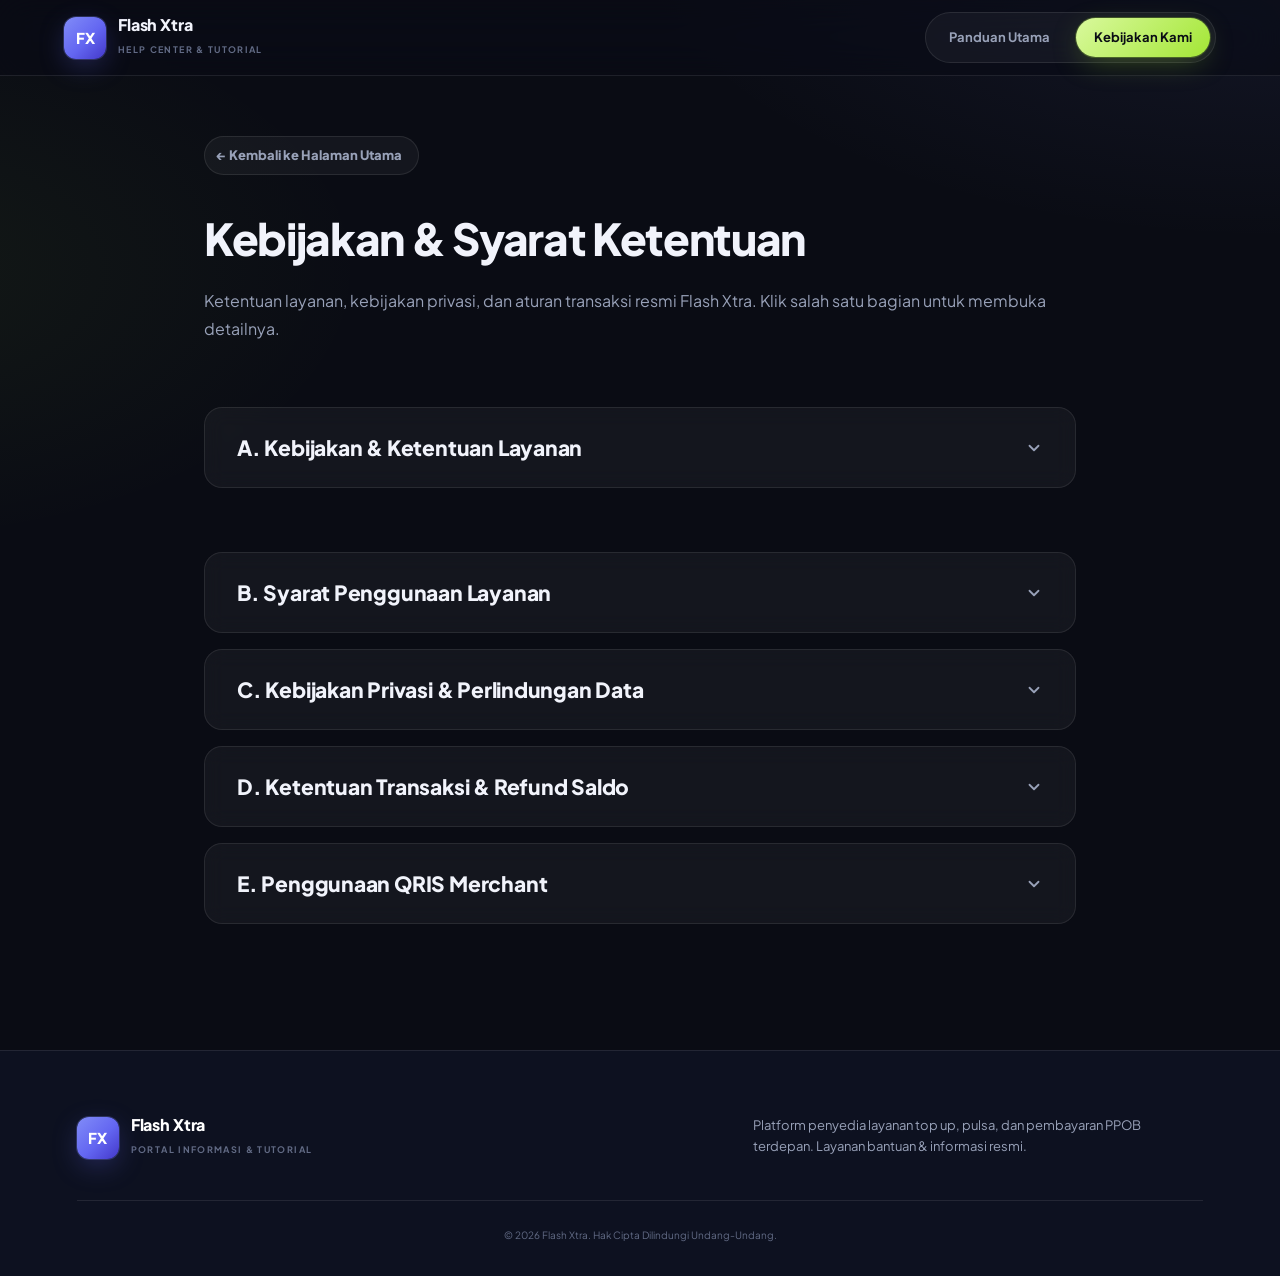
==== kebijakan.html @ 5f3cb3d0 "Add files via upload" ====
<!doctype html>
<html lang="id">
<head>
    <meta charset="utf-8">
    <meta name="viewport" content="width=device-width, initial-scale=1">
    <meta name="description" content="Kebijakan Privasi dan Syarat Layanan Resmi Flash Xtra">
    <title>Kebijakan & Syarat Ketentuan — Flash Xtra</title>
    <link rel="stylesheet" href="style.css">
    <link rel="preconnect" href="https://fonts.googleapis.com">
    <link rel="preconnect" href="https://fonts.gstatic.com" crossorigin>
    <link href="https://fonts.googleapis.com/css2?family=Plus+Jakarta+Sans:wght@400;500;600;700;800&display=swap" rel="stylesheet">
</head>
<body>

    <header>
        <a class="brand" href="index.html">
            <div class="brand-icon">FX</div>
            <div class="brand-text">
                <strong>Flash Xtra</strong>
                <small>HELP CENTER & TUTORIAL</small>
            </div>
        </a>
        <nav>
            <a href="index.html#panduan" class="nav-link">Panduan Utama</a>
            <a href="kebijakan.html" class="nav-link active">Kebijakan Kami</a>
        </nav>
    </header>

    <main class="docs-container">
        <a href="index.html" class="back-link">← Kembali ke Halaman Utama</a>

        <div class="docs-header">
            <h1>Kebijakan & Syarat Ketentuan</h1>
            <p class="lead-text">Ketentuan layanan, kebijakan privasi, dan aturan transaksi resmi Flash Xtra. Klik salah satu bagian untuk membuka detailnya.</p>
        </div>

        <section class="doc-group">
            <article class="doc-card" id="kebijakan-layanan">
                <button class="doc-toggle" type="button" aria-expanded="false">
                    <h2>A. Kebijakan & Ketentuan Layanan</h2>
                    <svg class="chevron" viewBox="0 0 24 24" width="18" height="18" fill="none" stroke="currentColor" stroke-width="2.4" stroke-linecap="round" stroke-linejoin="round"><polyline points="6 9 12 15 18 9"></polyline></svg>
                </button>
                <div class="doc-body"><div class="doc-body-inner">
                    <h4>1. Penutupan Pendaftaran Akun Mandiri (Online)</h4>
                    <ul>
                        <li><strong>Ketentuan Baru:</strong> Pendaftaran akun secara mandiri melalui jalur online kini telah ditutup.</li>
                        <li><strong>Cara Pendaftaran:</strong> Seluruh proses pendaftaran akun baru wajib melalui perantara agen resmi, customer service (CS), atau sales resmi yang telah terverifikasi oleh sistem.</li>
                    </ul>

                    <h4>2. Penurunan Limit Transaksi Keuangan</h4>
                    <ul>
                        <li><strong>Kebijakan Limit:</strong> Dilakukan penyesuaian berupa penurunan batas maksimum (limit) untuk transaksi keuangan harian maupun per transaksi.</li>
                        <li><strong>Cakupan:</strong> Pembatasan ini berlaku untuk layanan transfer bank dan pengisian atau pengiriman saldo e-wallet guna meningkatkan keamanan finansial pengguna.</li>
                    </ul>

                    <h4>3. Pemblokiran Nomor Tujuan Terindikasi Pencucian Uang</h4>
                    <ul>
                        <li><strong>Tindakan Tegas:</strong> Sistem dan tim pengawas berhak melakukan pemblokiran secara sepihak terhadap nomor tujuan transaksi yang menunjukkan pola atau indikasi kuat mengarah pada tindak pidana pencucian uang (money laundering).</li>
                        <li><strong>Tujuan:</strong> Langkah preventif untuk melindungi integritas platform serta mematuhi regulasi hukum yang berlaku.</li>
                    </ul>

                    <h4>4. Pengawasan Berkala Pola Transaksi Mencurigakan</h4>
                    <ul>
                        <li><strong>Sistem Monitoring:</strong> Tim internal menjalankan pengawasan secara rutin dan berkala terhadap seluruh aktivitas finansial di dalam platform.</li>
                        <li><strong>Indikator:</strong> Setiap pola transaksi yang dinilai tidak wajar, anomali volume, atau mencurigakan akan langsung ditinjau untuk ditindaklanjuti sesuai prosedur keamanan perusahaan.</li>
                    </ul>

                    <p>Informasi terkait kendala transaksi dan pemblokiran/blacklist pada nomor tujuan tertentu, perlu kami informasikan bahwa langkah pembatasan tersebut dilakukan sebagai bentuk komitmen Flash Xtra dalam mendukung penuh kebijakan pemerintah untuk memberantas Tindak Pidana Perjudian Online (Judol) dan Tindak Pidana Pencucian Uang (TPPU).</p>
                    <div class="note-box">Manajemen dan Tim Flash Xtra menyampaikan permohonan maaf yang sebesar-besarnya atas ketidaknyamanan yang mungkin timbul akibat penerapan kebijakan dan penyesuaian aturan baru ini. Kami memahami bahwa beberapa pembatasan — seperti penutupan pendaftaran mandiri dan penurunan limit transaksi — dapat memengaruhi kenyamanan serta keleluasaan Anda dalam bertransaksi.</div>
                </div></div>
            </article>
        </section>

        <section class="doc-group">
            <article class="doc-card" id="syarat-penggunaan">
                <button class="doc-toggle" type="button" aria-expanded="false">
                    <h2>B. Syarat Penggunaan Layanan</h2>
                    <svg class="chevron" viewBox="0 0 24 24" width="18" height="18" fill="none" stroke="currentColor" stroke-width="2.4" stroke-linecap="round" stroke-linejoin="round"><polyline points="6 9 12 15 18 9"></polyline></svg>
                </button>
                <div class="doc-body"><div class="doc-body-inner">
                    <p>Dengan mengunduh dan mendaftar di aplikasi Flash Xtra, pengguna menyetujui untuk memberikan data yang benar dan sah demi kenyamanan serta keamanan bersama.</p>
                </div></div>
            </article>

            <article class="doc-card" id="kebijakan-privasi">
                <button class="doc-toggle" type="button" aria-expanded="false">
                    <h2>C. Kebijakan Privasi & Perlindungan Data</h2>
                    <svg class="chevron" viewBox="0 0 24 24" width="18" height="18" fill="none" stroke="currentColor" stroke-width="2.4" stroke-linecap="round" stroke-linejoin="round"><polyline points="6 9 12 15 18 9"></polyline></svg>
                </button>
                <div class="doc-body"><div class="doc-body-inner">
                    <p>Flash Xtra berkomitmen melindungi seluruh data pribadi pengguna (KTP, No. HP, Foto Usaha). Data hanya digunakan untuk kepentingan verifikasi identitas dan transaksi sesuai hukum yang berlaku.</p>
                </div></div>
            </article>

            <article class="doc-card" id="ketentuan-refund">
                <button class="doc-toggle" type="button" aria-expanded="false">
                    <h2>D. Ketentuan Transaksi & Refund Saldo</h2>
                    <svg class="chevron" viewBox="0 0 24 24" width="18" height="18" fill="none" stroke="currentColor" stroke-width="2.4" stroke-linecap="round" stroke-linejoin="round"><polyline points="6 9 12 15 18 9"></polyline></svg>
                </button>
                <div class="doc-body"><div class="doc-body-inner">
                    <p>Apabila transaksi mengalami kegagalan sistem, saldo akan dikembalikan (refund) secara otomatis 100% ke akun Flash Xtra Anda tanpa ada potongan.</p>
                </div></div>
            </article>

            <article class="doc-card" id="penggunaan-qris-merchant">
                <button class="doc-toggle" type="button" aria-expanded="false">
                    <h2>E. Penggunaan QRIS Merchant</h2>
                    <svg class="chevron" viewBox="0 0 24 24" width="18" height="18" fill="none" stroke="currentColor" stroke-width="2.4" stroke-linecap="round" stroke-linejoin="round"><polyline points="6 9 12 15 18 9"></polyline></svg>
                </button>
                <div class="doc-body"><div class="doc-body-inner">
                    <p>Merchant dilarang menyalahgunakan layanan QRIS Flash Xtra untuk tindakan kecurangan, pencucian uang, atau kegiatan yang melanggar hukum di Indonesia.</p>
                </div></div>
            </article>
        </section>
    </main>

    <footer>
        <div class="footer-container">
            <div class="footer-brand">
                <div class="brand-icon">FX</div>
                <div class="brand-text">
                    <strong>Flash Xtra</strong>
                    <small>PORTAL INFORMASI & TUTORIAL</small>
                </div>
            </div>
            <p class="footer-desc">Platform penyedia layanan top up, pulsa, dan pembayaran PPOB terdepan. Layanan bantuan & informasi resmi.</p>
        </div>
        <div class="footer-bottom">
            <small>&copy; 2026 Flash Xtra. Hak Cipta Dilindungi Undang-Undang.</small>
        </div>
    </footer>

    <script src="script.js"></script>
</body>
</html>
---- style.css ----
/* =========================================================
   Flash Xtra — Design System
   Dark glassmorphism · indigo/lime accents · soft glow
   ========================================================= */

:root {
    /* Base surface */
    --bg-body: #0a0c14;
    --bg-body-2: #0d1120;
    --bg-elevated: #10131f;

    /* Glass */
    --glass-bg: rgba(255, 255, 255, 0.045);
    --glass-bg-strong: rgba(255, 255, 255, 0.07);
    --glass-border: rgba(255, 255, 255, 0.09);
    --glass-border-strong: rgba(255, 255, 255, 0.16);

    /* Text */
    --text-main: #f1f3fb;
    --text-muted: #98a1b8;
    --text-dim: #626b85;

    /* Accents */
    --indigo: #818cf8;
    --indigo-strong: #6366f1;
    --lime: #bef264;
    --lime-strong: #a3e635;
    --orange: #fdba74;
    --rose: #fb7185;
    --cyan: #67e8f9;

    /* Gradients */
    --grad-primary: linear-gradient(135deg, #818cf8 0%, #6366f1 55%, #4338ca 100%);
    --grad-lime: linear-gradient(135deg, #d9f99d 0%, #a3e635 100%);
    --grad-hero: radial-gradient(60% 80% at 82% 8%, rgba(129, 140, 248, 0.35), transparent 60%),
                 radial-gradient(45% 60% at 12% 92%, rgba(163, 230, 53, 0.14), transparent 65%),
                 linear-gradient(180deg, #0b0e1a 0%, #090b14 100%);

    /* Shadows / glow */
    --shadow-sm: 0 2px 10px rgba(0, 0, 0, 0.25);
    --shadow-md: 0 16px 40px -12px rgba(0, 0, 0, 0.55);
    --shadow-lg: 0 30px 70px -20px rgba(0, 0, 0, 0.65);
    --glow-indigo: 0 0 0 1px rgba(129, 140, 248, 0.25), 0 8px 30px -6px rgba(99, 102, 241, 0.45);
    --glow-lime: 0 0 0 1px rgba(163, 230, 53, 0.25), 0 8px 30px -6px rgba(163, 230, 53, 0.35);

    /* Radius */
    --radius-sm: 12px;
    --radius-md: 18px;
    --radius-lg: 28px;
    --radius-pill: 999px;

    /* Motion */
    --ease: cubic-bezier(0.22, 1, 0.36, 1);
}

* {
    box-sizing: border-box;
    margin: 0;
    padding: 0;
}

html {
    scroll-behavior: smooth;
}

body {
    background: var(--bg-body);
    background-image:
        radial-gradient(1200px 600px at 100% -10%, rgba(129, 140, 248, 0.10), transparent 55%),
        radial-gradient(900px 500px at -10% 30%, rgba(163, 230, 53, 0.06), transparent 55%);
    background-attachment: fixed;
    color: var(--text-main);
    font-family: 'Plus Jakarta Sans', system-ui, -apple-system, BlinkMacSystemFont, 'Segoe UI', Roboto, sans-serif;
    line-height: 1.6;
    -webkit-font-smoothing: antialiased;
    min-height: 100vh;
}

a { text-decoration: none; color: inherit; }
::selection { background: rgba(163, 230, 53, 0.3); color: #fff; }

/* Scrollbar */
::-webkit-scrollbar { width: 10px; }
::-webkit-scrollbar-track { background: transparent; }
::-webkit-scrollbar-thumb { background: rgba(255,255,255,0.12); border-radius: 99px; border: 2px solid transparent; background-clip: content-box; }
::-webkit-scrollbar-thumb:hover { background: rgba(255,255,255,0.2); background-clip: content-box; }

/* =========================================================
   Header & Nav
   ========================================================= */
header {
    height: 76px;
    padding: 0 max(5vw, 24px);
    display: flex;
    align-items: center;
    justify-content: space-between;
    background: rgba(10, 12, 20, 0.65);
    backdrop-filter: blur(18px) saturate(140%);
    -webkit-backdrop-filter: blur(18px) saturate(140%);
    position: sticky;
    top: 0;
    z-index: 100;
    border-bottom: 1px solid var(--glass-border);
}

.brand {
    display: flex;
    align-items: center;
    gap: 12px;
    transition: opacity 0.2s var(--ease);
}
.brand:hover { opacity: 0.85; }

.brand-icon {
    width: 42px;
    height: 42px;
    border-radius: 12px;
    background: var(--grad-primary);
    color: #ffffff;
    font-weight: 800;
    font-size: 15px;
    display: grid;
    place-items: center;
    box-shadow: var(--glow-indigo);
    position: relative;
    overflow: hidden;
}

.brand-text strong {
    font-size: 16px;
    font-weight: 800;
    color: var(--text-main);
    line-height: 1.2;
    display: block;
    letter-spacing: -0.01em;
}

.brand-text small {
    font-size: 9px;
    font-weight: 700;
    letter-spacing: 0.15em;
    color: var(--text-dim);
}

nav {
    display: flex;
    align-items: center;
    gap: 8px;
    background: var(--glass-bg);
    border: 1px solid var(--glass-border);
    padding: 5px;
    border-radius: var(--radius-pill);
}

.nav-link {
    font-size: 13px;
    font-weight: 700;
    color: var(--text-muted);
    padding: 9px 18px;
    border-radius: var(--radius-pill);
    transition: all 0.25s var(--ease);
}

.nav-link:hover { color: var(--text-main); background: rgba(255,255,255,0.05); }
.nav-link.active {
    color: #0a0c14;
    background: var(--grad-lime);
    box-shadow: var(--glow-lime);
}

.btn-contact {
    background: var(--glass-bg-strong);
    color: var(--text-main);
    border: 1px solid var(--glass-border-strong);
    padding: 9px 18px;
    border-radius: 99px;
    font-size: 13px;
    font-weight: 700;
    transition: all 0.2s ease;
}
.btn-contact:hover { background: var(--indigo-strong); border-color: var(--indigo-strong); }

/* =========================================================
   Hero Section
   ========================================================= */
.hero {
    min-height: 560px;
    padding: 90px max(6vw, 24px) 70px;
    display: grid;
    grid-template-columns: 1.1fr 0.9fr;
    align-items: center;
    background: var(--grad-hero);
    color: #ffffff;
    position: relative;
    overflow: hidden;
    border-bottom: 1px solid var(--glass-border);
}

.hero::before {
    content: "";
    position: absolute;
    inset: 0;
    background-image: radial-gradient(rgba(255,255,255,0.06) 1px, transparent 1px);
    background-size: 26px 26px;
    mask-image: radial-gradient(ellipse 80% 60% at 60% 20%, black 10%, transparent 70%);
    pointer-events: none;
}

.hero-content { position: relative; z-index: 2; animation: fadeUp 0.7s var(--ease) both; }

.pill {
    display: inline-flex;
    align-items: center;
    gap: 8px;
    font-size: 11px;
    font-weight: 800;
    letter-spacing: 0.14em;
    color: var(--lime);
    border: 1px solid rgba(163, 230, 53, 0.3);
    padding: 7px 16px;
    border-radius: 99px;
    background: rgba(163, 230, 53, 0.08);
    backdrop-filter: blur(6px);
    margin-bottom: 22px;
}

.hero h1 {
    font-size: clamp(38px, 4.8vw, 64px);
    line-height: 1.08;
    font-weight: 800;
    letter-spacing: -0.03em;
    margin-bottom: 18px;
}

.hero h1 em {
    font-style: normal;
    background: linear-gradient(135deg, var(--indigo) 0%, var(--lime) 100%);
    -webkit-background-clip: text;
    background-clip: text;
    color: transparent;
}

.hero p {
    color: var(--text-muted);
    font-size: 16px;
    line-height: 1.7;
    max-width: 560px;
}

.search-box {
    height: 62px;
    max-width: 580px;
    background: var(--glass-bg-strong);
    border: 1px solid var(--glass-border-strong);
    backdrop-filter: blur(20px);
    border-radius: 18px;
    display: flex;
    align-items: center;
    padding: 0 20px;
    margin-top: 34px;
    box-shadow: var(--shadow-md);
    transition: all 0.25s var(--ease);
}

.search-box:focus-within {
    border-color: rgba(129, 140, 248, 0.6);
    box-shadow: var(--glow-indigo);
}

.search-icon { font-size: 18px; margin-right: 12px; opacity: 0.7; }

.search-box input {
    border: 0;
    outline: 0;
    background: transparent;
    width: 100%;
    font-size: 15px;
    font-family: inherit;
    color: var(--text-main);
}
.search-box input::placeholder { color: var(--text-dim); }

/* Floating Badges */
.hero-visual {
    height: 400px;
    position: relative;
    display: grid;
    place-items: center;
    z-index: 2;
}

.orb-container {
    position: relative;
    width: 100%;
    height: 100%;
    display: grid;
    place-items: center;
}

.main-orb {
    width: 190px;
    height: 190px;
    border-radius: 46px;
    background: var(--grad-primary);
    display: grid;
    place-items: center;
    transform: rotate(-8deg);
    box-shadow: 0 30px 70px -10px rgba(99, 102, 241, 0.55), inset 0 -10px 26px rgba(0,0,0,0.25);
    animation: floatOrb 6s ease-in-out infinite;
}

.main-orb span {
    font-size: 58px;
    font-weight: 800;
    color: #ffffff;
    transform: rotate(8deg);
    letter-spacing: -0.02em;
}

.float-card {
    position: absolute;
    background: rgba(16, 19, 31, 0.85);
    border: 1px solid var(--glass-border-strong);
    backdrop-filter: blur(14px);
    color: var(--text-main);
    padding: 13px 18px;
    border-radius: 16px;
    display: flex;
    align-items: center;
    gap: 12px;
    box-shadow: var(--shadow-md);
    animation: floatCard 5s ease-in-out infinite;
}

.float-card .badge-icon {
    width: 34px;
    height: 34px;
    border-radius: 10px;
    background: rgba(163, 230, 53, 0.14);
    color: var(--lime);
    display: grid;
    place-items: center;
    font-weight: 800;
}

.float-card strong { font-size: 13px; line-height: 1.2; display: block; color: var(--text-main); }
.float-card small { font-size: 11px; color: var(--text-muted); }

.f1 { top: 10px; right: 10px; animation-delay: 0s; }
.f2 { bottom: 60px; left: 0px; animation-delay: 1.2s; }
.f3 { bottom: 10px; right: 50px; animation-delay: 2.4s; }

@keyframes floatOrb {
    0%, 100% { transform: rotate(-8deg) translateY(0); }
    50% { transform: rotate(-8deg) translateY(-14px); }
}
@keyframes floatCard {
    0%, 100% { transform: translateY(0); }
    50% { transform: translateY(-10px); }
}
@keyframes fadeUp {
    from { opacity: 0; transform: translateY(18px); }
    to { opacity: 1; transform: translateY(0); }
}

/* =========================================================
   Content Section
   ========================================================= */
main#panduan {
    max-width: 1200px;
    margin: auto;
    padding: 90px 24px;
}

.intro { text-align: center; max-width: 620px; margin: 0 auto 40px; }
.eyebrow { font-size: 11px; font-weight: 800; letter-spacing: 0.18em; color: var(--lime); }
.intro h2 { font-size: 34px; font-weight: 800; color: var(--text-main); margin: 10px 0; letter-spacing: -0.02em; }
.intro p { color: var(--text-muted); font-size: 15px; }

/* Filter Buttons */
.filters {
    display: flex;
    justify-content: center;
    flex-wrap: wrap;
    gap: 10px;
    margin-bottom: 44px;
}

.filter-btn {
    border: 1px solid var(--glass-border);
    background: var(--glass-bg);
    border-radius: 99px;
    padding: 10px 20px;
    cursor: pointer;
    font-family: inherit;
    font-size: 13px;
    font-weight: 700;
    color: var(--text-muted);
    transition: all 0.22s var(--ease);
}

.filter-btn:hover { border-color: rgba(129,140,248,0.5); color: var(--text-main); transform: translateY(-1px); }
.filter-btn.active {
    background: var(--grad-primary);
    color: #ffffff;
    border-color: transparent;
    box-shadow: var(--glow-indigo);
}

/* Cards Grid */
.cards-grid {
    display: grid;
    grid-template-columns: repeat(auto-fill, minmax(320px, 1fr));
    gap: 20px;
}

.guide-card {
    background: var(--glass-bg);
    border: 1px solid var(--glass-border);
    backdrop-filter: blur(10px);
    border-radius: var(--radius-md);
    padding: 26px;
    display: flex;
    flex-direction: column;
    transition: all 0.3s var(--ease);
    position: relative;
    overflow: hidden;
}

.guide-card::before {
    content: "";
    position: absolute;
    inset: 0;
    background: linear-gradient(140deg, rgba(129,140,248,0.08), transparent 50%);
    opacity: 0;
    transition: opacity 0.3s var(--ease);
    pointer-events: none;
}

.guide-card:hover {
    transform: translateY(-5px);
    box-shadow: var(--shadow-lg);
    border-color: var(--glass-border-strong);
    background: var(--glass-bg-strong);
}
.guide-card:hover::before { opacity: 1; }

.card-header {
    display: flex;
    justify-content: space-between;
    align-items: center;
    margin-bottom: 18px;
}

.guide-icon {
    width: 46px;
    height: 46px;
    border-radius: 13px;
    background: rgba(129, 140, 248, 0.12);
    display: grid;
    place-items: center;
    font-size: 20px;
    transition: transform 0.3s var(--ease);
}
.guide-card:hover .guide-icon { transform: scale(1.08) rotate(-4deg); }

.category-tag {
    font-size: 10px;
    font-weight: 800;
    letter-spacing: 0.1em;
    color: var(--indigo);
    background: rgba(129, 140, 248, 0.12);
    padding: 5px 11px;
    border-radius: 7px;
}

/* Category color coding */
.guide-card[data-group="QRIS"] .guide-icon,
.guide-card[data-group="QRIS"] .category-tag { color: var(--indigo); background: rgba(129, 140, 248, 0.14); }
.guide-card[data-group="Transaksi"] .guide-icon,
.guide-card[data-group="Transaksi"] .category-tag { color: var(--lime); background: rgba(163, 230, 53, 0.12); }
.guide-card[data-group="Deposit"] .guide-icon,
.guide-card[data-group="Deposit"] .category-tag { color: var(--orange); background: rgba(253, 186, 116, 0.14); }
.guide-card[data-group="Akun"] .guide-icon,
.guide-card[data-group="Akun"] .category-tag { color: var(--rose); background: rgba(251, 113, 133, 0.14); }

.guide-card h3 { font-size: 18px; font-weight: 700; color: var(--text-main); margin-bottom: 10px; letter-spacing: -0.01em; }
.guide-card p { font-size: 13px; color: var(--text-muted); line-height: 1.65; margin-bottom: 22px; flex-grow: 1; }
.card-link {
    font-size: 13px;
    font-weight: 800;
    color: var(--text-main);
    display: inline-flex;
    align-items: center;
    gap: 6px;
    width: fit-content;
    transition: gap 0.2s var(--ease), color 0.2s var(--ease);
}
.guide-card:hover .card-link { gap: 10px; color: var(--lime); }

.hidden { display: none !important; }

/* Scroll reveal */
.reveal { opacity: 0; transform: translateY(16px); transition: opacity 0.5s var(--ease), transform 0.5s var(--ease); }
.reveal.is-visible { opacity: 1; transform: translateY(0); }

/* Empty Search */
.empty-state {
    display: none;
    text-align: center;
    padding: 70px 20px;
    background: var(--glass-bg);
    border-radius: var(--radius-md);
    border: 1px dashed var(--glass-border-strong);
    margin-top: 20px;
}

.empty-icon { font-size: 40px; margin-bottom: 12px; opacity: 0.8; }
.empty-state h3 { color: var(--text-main); margin-bottom: 6px; }
.empty-state p { color: var(--text-muted); font-size: 14px; }

/* Banner CTA */
.policy-cta {
    margin-top: 90px;
    border-radius: var(--radius-lg);
    padding: 52px;
    background: var(--grad-primary);
    color: #ffffff;
    display: flex;
    align-items: center;
    justify-content: space-between;
    gap: 30px;
    position: relative;
    overflow: hidden;
    box-shadow: var(--glow-indigo);
}

.policy-cta::after {
    content: "";
    position: absolute;
    width: 320px;
    height: 320px;
    border-radius: 50%;
    background: rgba(255,255,255,0.12);
    top: -160px;
    right: -80px;
    filter: blur(10px);
}

.eyebrow-light { font-size: 11px; font-weight: 800; letter-spacing: 0.15em; color: rgba(255,255,255,0.85); position: relative; }
.cta-text h2 { font-size: 30px; font-weight: 800; margin: 10px 0; position: relative; letter-spacing: -0.02em; }
.cta-text p { color: rgba(255,255,255,0.85); font-size: 14px; max-width: 580px; position: relative; }

.btn-white {
    white-space: nowrap;
    background: #0a0c14;
    color: var(--lime);
    padding: 15px 26px;
    border-radius: 13px;
    font-weight: 800;
    font-size: 13px;
    position: relative;
    border: 1px solid rgba(255,255,255,0.15);
    transition: all 0.25s var(--ease);
}
.btn-white:hover { transform: translateY(-2px); box-shadow: 0 14px 30px rgba(0,0,0,0.35); }

/* =========================================================
   Documentation Pages
   ========================================================= */
.docs-container { max-width: 920px; margin: auto; padding: 60px 24px 110px; }
.back-link {
    font-size: 13px;
    font-weight: 800;
    color: var(--text-muted);
    margin-bottom: 28px;
    display: inline-flex;
    align-items: center;
    gap: 6px;
    padding: 8px 16px 8px 12px;
    border: 1px solid var(--glass-border);
    border-radius: 99px;
    background: var(--glass-bg);
    transition: all 0.2s var(--ease);
}
.back-link:hover { color: var(--text-main); border-color: var(--glass-border-strong); transform: translateX(-2px); }

.docs-header h1 { font-size: 44px; font-weight: 800; color: var(--text-main); margin-bottom: 14px; letter-spacing: -0.03em; }
.docs-header h2 { font-size: 26px; font-weight: 800; color: var(--text-main); margin-bottom: 14px; letter-spacing: -0.02em; }
.lead-text { font-size: 16px; color: var(--text-muted); line-height: 1.75; }

.doc-group { margin-top: 64px; }
.doc-group-title {
    font-size: 24px;
    font-weight: 800;
    color: var(--text-main);
    margin-bottom: 22px;
    padding-bottom: 14px;
    border-bottom: 1px solid var(--glass-border);
    letter-spacing: -0.01em;
    display: flex;
    align-items: center;
    gap: 10px;
}

.doc-card {
    background: var(--glass-bg);
    border: 1px solid var(--glass-border);
    backdrop-filter: blur(10px);
    border-radius: var(--radius-md);
    margin-bottom: 16px;
    scroll-margin-top: 96px;
    transition: border-color 0.25s var(--ease), background 0.25s var(--ease);
    overflow: hidden;
}
.doc-card:hover { border-color: var(--glass-border-strong); }
.doc-card.open { background: var(--glass-bg-strong); border-color: var(--glass-border-strong); }
.doc-card:target { border-color: rgba(163, 230, 53, 0.4); box-shadow: var(--glow-lime); }

.doc-toggle {
    width: 100%;
    display: flex;
    align-items: center;
    justify-content: space-between;
    gap: 16px;
    background: transparent;
    border: 0;
    cursor: pointer;
    padding: 26px 32px;
    text-align: left;
    font-family: inherit;
    color: var(--text-main);
}

.doc-toggle h2, .doc-toggle h3 { font-size: 21px; font-weight: 800; color: var(--text-main); letter-spacing: -0.01em; margin: 0; }

.doc-toggle .chevron {
    flex-shrink: 0;
    color: var(--text-muted);
    transition: transform 0.3s var(--ease), color 0.25s var(--ease);
}
.doc-toggle:hover .chevron { color: var(--lime); }
.doc-card.open .doc-toggle .chevron { transform: rotate(180deg); color: var(--lime); }

.doc-body {
    max-height: 0;
    overflow: hidden;
    transition: max-height 0.4s var(--ease);
}
.doc-card.open .doc-body { max-height: 2400px; }

.doc-body-inner { padding: 0 32px 30px; }

.doc-card p, .doc-card ul, .doc-card ol { color: var(--text-muted); font-size: 14px; line-height: 1.85; margin-bottom: 12px; }
.doc-card ul, .doc-card ol { margin-left: 20px; }
.doc-card li { margin-bottom: 4px; }
.doc-card strong { color: var(--text-main); font-weight: 700; }
.doc-card h4 {
    font-size: 15px;
    font-weight: 800;
    color: var(--lime);
    margin: 20px 0 8px;
    letter-spacing: -0.01em;
}
.doc-card h4:first-child { margin-top: 0; }

.note-box {
    background: rgba(129, 140, 248, 0.09);
    border-left: 3px solid var(--indigo);
    padding: 14px 18px;
    border-radius: 10px;
    margin-top: 16px;
    font-size: 13px;
    color: var(--text-main);
}

/* =========================================================
   Footer
   ========================================================= */
footer { background: var(--bg-body-2); color: #ffffff; padding: 64px max(6vw, 24px) 32px; border-top: 1px solid var(--glass-border); }
.footer-container { max-width: 1200px; margin: auto; display: flex; justify-content: space-between; flex-wrap: wrap; gap: 30px; padding-bottom: 40px; border-bottom: 1px solid var(--glass-border); }
.footer-brand { display: flex; align-items: center; gap: 12px; }
.footer-brand .brand-text strong { color: #ffffff; }
.footer-brand .brand-text small { color: var(--text-dim); }
.footer-desc { color: var(--text-muted); font-size: 13px; max-width: 450px; }
.footer-bottom { max-width: 1200px; margin: 24px auto 0; text-align: center; color: var(--text-dim); font-size: 12px; }

/* =========================================================
   Responsive
   ========================================================= */
@media (max-width: 900px) {
    .hero { grid-template-columns: 1fr; padding-top: 56px; padding-bottom: 56px; }
    .hero-visual { display: none; }
    .policy-cta { flex-direction: column; align-items: flex-start; padding: 34px; }
    .btn-white { width: 100%; text-align: center; }
}

@media (max-width: 600px) {
    nav { display: none; }
    .hero h1 { font-size: 36px; }
    main#panduan { padding: 60px 20px; }
    .filters { justify-content: flex-start; overflow-x: auto; padding-bottom: 10px; }
    .filter-btn { white-space: nowrap; }
    .cards-grid { grid-template-columns: 1fr; }
    .docs-header h1 { font-size: 32px; }
    .doc-toggle { padding: 20px 22px; }
    .doc-body-inner { padding: 0 22px 24px; }
}
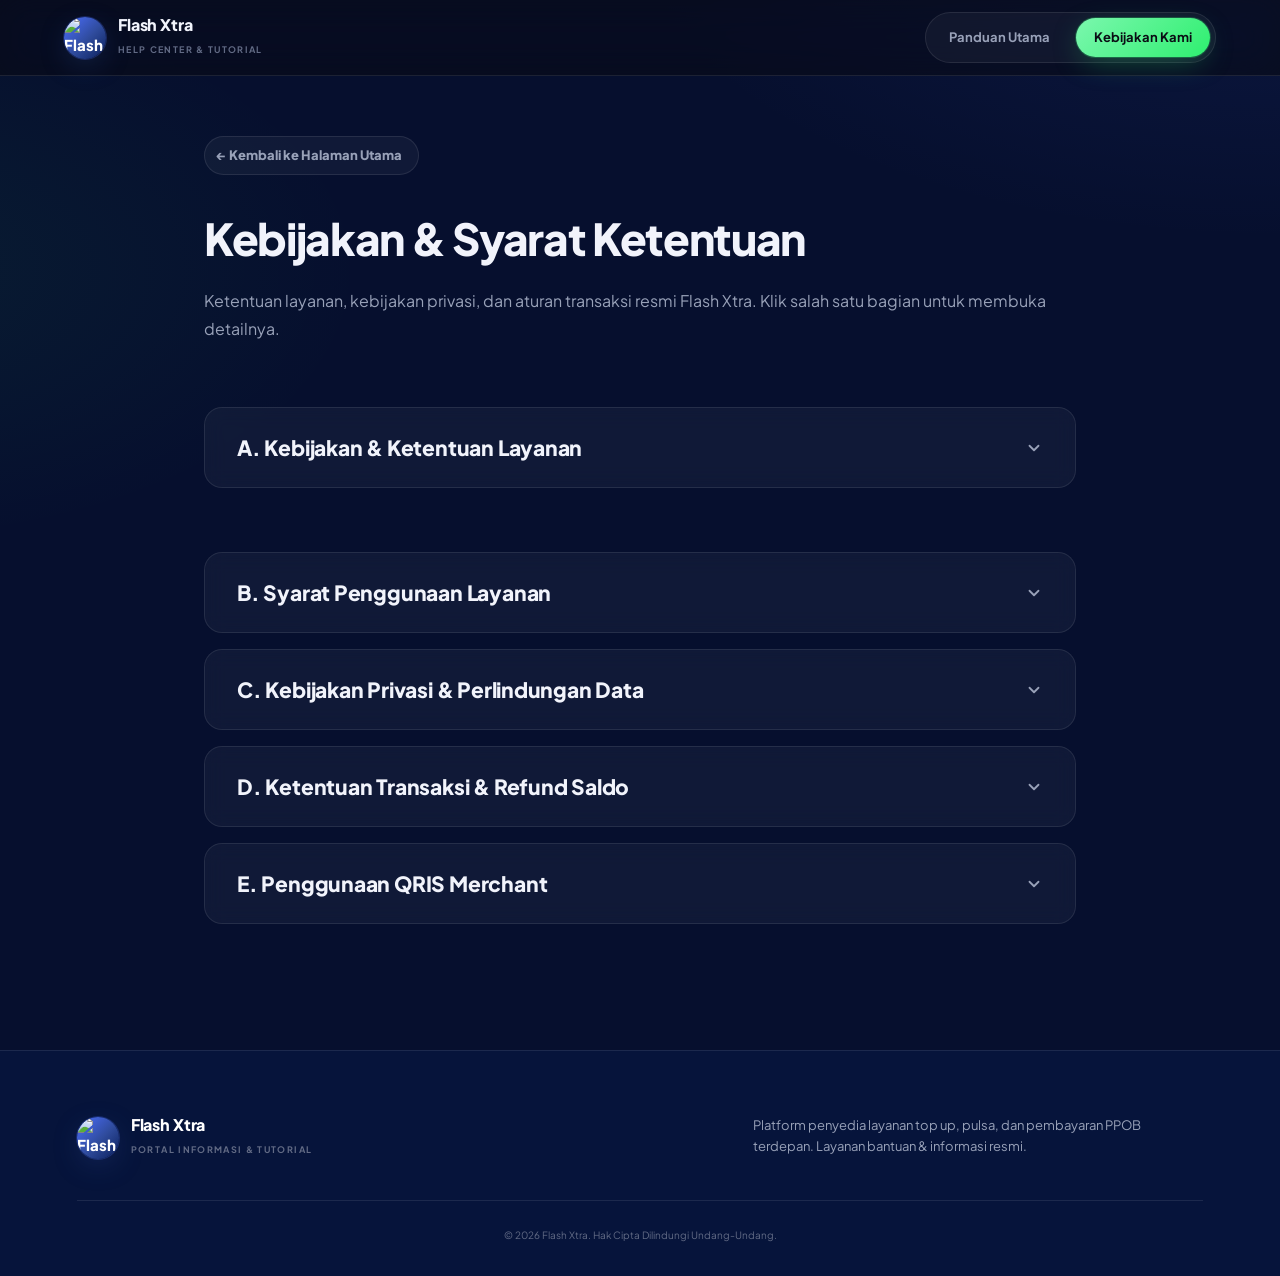
==== commit 523d8bcf: "Add files via upload" ====
--- a/kebijakan.html
+++ b/kebijakan.html
@@ -14,7 +14,7 @@
 
     <header>
         <a class="brand" href="index.html">
-            <div class="brand-icon">FX</div>
+            <div class="brand-icon"><img src="assets/logo.png" alt="Flash Xtra"></div>
             <div class="brand-text">
                 <strong>Flash Xtra</strong>
                 <small>HELP CENTER & TUTORIAL</small>
@@ -117,7 +117,7 @@
     <footer>
         <div class="footer-container">
             <div class="footer-brand">
-                <div class="brand-icon">FX</div>
+                <div class="brand-icon"><img src="assets/logo.png" alt="Flash Xtra"></div>
                 <div class="brand-text">
                     <strong>Flash Xtra</strong>
                     <small>PORTAL INFORMASI & TUTORIAL</small>
--- a/style.css
+++ b/style.css
@@ -5,9 +5,9 @@
 
 :root {
     /* Base surface */
-    --bg-body: #0a0c14;
-    --bg-body-2: #0d1120;
-    --bg-elevated: #10131f;
+    --bg-body: #060f2e;
+    --bg-body-2: #06143b;
+    --bg-elevated: #0a1f3f;
 
     /* Glass */
     --glass-bg: rgba(255, 255, 255, 0.045);
@@ -21,27 +21,27 @@
     --text-dim: #626b85;
 
     /* Accents */
-    --indigo: #818cf8;
-    --indigo-strong: #6366f1;
-    --lime: #bef264;
-    --lime-strong: #a3e635;
+    --indigo: #4c6fff;
+    --indigo-strong: #2f4b9c;
+    --lime: #2eef6f;
+    --lime-strong: #22c55e;
     --orange: #fdba74;
     --rose: #fb7185;
     --cyan: #67e8f9;
 
     /* Gradients */
-    --grad-primary: linear-gradient(135deg, #818cf8 0%, #6366f1 55%, #4338ca 100%);
-    --grad-lime: linear-gradient(135deg, #d9f99d 0%, #a3e635 100%);
-    --grad-hero: radial-gradient(60% 80% at 82% 8%, rgba(129, 140, 248, 0.35), transparent 60%),
-                 radial-gradient(45% 60% at 12% 92%, rgba(163, 230, 53, 0.14), transparent 65%),
+    --grad-primary: linear-gradient(135deg, #4c6fff 0%, #2f4b9c 55%, #0a1f5b 100%);
+    --grad-lime: linear-gradient(135deg, #7bf7ae 0%, #2eef6f 100%);
+    --grad-hero: radial-gradient(60% 80% at 82% 8%, rgba(76, 111, 255, 0.35), transparent 60%),
+                 radial-gradient(45% 60% at 12% 92%, rgba(46, 239, 111, 0.14), transparent 65%),
                  linear-gradient(180deg, #0b0e1a 0%, #090b14 100%);
 
     /* Shadows / glow */
     --shadow-sm: 0 2px 10px rgba(0, 0, 0, 0.25);
     --shadow-md: 0 16px 40px -12px rgba(0, 0, 0, 0.55);
     --shadow-lg: 0 30px 70px -20px rgba(0, 0, 0, 0.65);
-    --glow-indigo: 0 0 0 1px rgba(129, 140, 248, 0.25), 0 8px 30px -6px rgba(99, 102, 241, 0.45);
-    --glow-lime: 0 0 0 1px rgba(163, 230, 53, 0.25), 0 8px 30px -6px rgba(163, 230, 53, 0.35);
+    --glow-indigo: 0 0 0 1px rgba(76, 111, 255, 0.25), 0 8px 30px -6px rgba(47, 75, 156, 0.45);
+    --glow-lime: 0 0 0 1px rgba(46, 239, 111, 0.25), 0 8px 30px -6px rgba(46, 239, 111, 0.35);
 
     /* Radius */
     --radius-sm: 12px;
@@ -66,8 +66,8 @@
 body {
     background: var(--bg-body);
     background-image:
-        radial-gradient(1200px 600px at 100% -10%, rgba(129, 140, 248, 0.10), transparent 55%),
-        radial-gradient(900px 500px at -10% 30%, rgba(163, 230, 53, 0.06), transparent 55%);
+        radial-gradient(1200px 600px at 100% -10%, rgba(76, 111, 255, 0.10), transparent 55%),
+        radial-gradient(900px 500px at -10% 30%, rgba(46, 239, 111, 0.06), transparent 55%);
     background-attachment: fixed;
     color: var(--text-main);
     font-family: 'Plus Jakarta Sans', system-ui, -apple-system, BlinkMacSystemFont, 'Segoe UI', Roboto, sans-serif;
@@ -77,7 +77,7 @@
 }
 
 a { text-decoration: none; color: inherit; }
-::selection { background: rgba(163, 230, 53, 0.3); color: #fff; }
+::selection { background: rgba(46, 239, 111, 0.3); color: #fff; }
 
 /* Scrollbar */
 ::-webkit-scrollbar { width: 10px; }
@@ -114,7 +114,7 @@
 .brand-icon {
     width: 42px;
     height: 42px;
-    border-radius: 12px;
+    border-radius: 50%;
     background: var(--grad-primary);
     color: #ffffff;
     font-weight: 800;
@@ -124,7 +124,9 @@
     box-shadow: var(--glow-indigo);
     position: relative;
     overflow: hidden;
-}
+    flex-shrink: 0;
+}
+.brand-icon img { width: 100%; height: 100%; object-fit: cover; display: block; }
 
 .brand-text strong {
     font-size: 16px;
@@ -216,10 +218,10 @@
     font-weight: 800;
     letter-spacing: 0.14em;
     color: var(--lime);
-    border: 1px solid rgba(163, 230, 53, 0.3);
+    border: 1px solid rgba(46, 239, 111, 0.3);
     padding: 7px 16px;
     border-radius: 99px;
-    background: rgba(163, 230, 53, 0.08);
+    background: rgba(46, 239, 111, 0.08);
     backdrop-filter: blur(6px);
     margin-bottom: 22px;
 }
@@ -263,7 +265,7 @@
 }
 
 .search-box:focus-within {
-    border-color: rgba(129, 140, 248, 0.6);
+    border-color: rgba(76, 111, 255, 0.6);
     box-shadow: var(--glow-indigo);
 }
 
@@ -300,21 +302,21 @@
 .main-orb {
     width: 190px;
     height: 190px;
-    border-radius: 46px;
+    border-radius: 50%;
     background: var(--grad-primary);
     display: grid;
     place-items: center;
     transform: rotate(-8deg);
-    box-shadow: 0 30px 70px -10px rgba(99, 102, 241, 0.55), inset 0 -10px 26px rgba(0,0,0,0.25);
+    box-shadow: 0 30px 70px -10px rgba(47, 75, 156, 0.55), inset 0 -10px 26px rgba(0,0,0,0.25);
     animation: floatOrb 6s ease-in-out infinite;
-}
-
-.main-orb span {
-    font-size: 58px;
-    font-weight: 800;
-    color: #ffffff;
-    transform: rotate(8deg);
-    letter-spacing: -0.02em;
+    overflow: hidden;
+}
+
+.main-orb img {
+    width: 100%;
+    height: 100%;
+    object-fit: cover;
+    transform: rotate(8deg) scale(1.06);
 }
 
 .float-card {
@@ -336,7 +338,7 @@
     width: 34px;
     height: 34px;
     border-radius: 10px;
-    background: rgba(163, 230, 53, 0.14);
+    background: rgba(46, 239, 111, 0.14);
     color: var(--lime);
     display: grid;
     place-items: center;
@@ -456,7 +458,7 @@
     width: 46px;
     height: 46px;
     border-radius: 13px;
-    background: rgba(129, 140, 248, 0.12);
+    background: rgba(76, 111, 255, 0.12);
     display: grid;
     place-items: center;
     font-size: 20px;
@@ -469,16 +471,16 @@
     font-weight: 800;
     letter-spacing: 0.1em;
     color: var(--indigo);
-    background: rgba(129, 140, 248, 0.12);
+    background: rgba(76, 111, 255, 0.12);
     padding: 5px 11px;
     border-radius: 7px;
 }
 
 /* Category color coding */
 .guide-card[data-group="QRIS"] .guide-icon,
-.guide-card[data-group="QRIS"] .category-tag { color: var(--indigo); background: rgba(129, 140, 248, 0.14); }
+.guide-card[data-group="QRIS"] .category-tag { color: var(--indigo); background: rgba(76, 111, 255, 0.14); }
 .guide-card[data-group="Transaksi"] .guide-icon,
-.guide-card[data-group="Transaksi"] .category-tag { color: var(--lime); background: rgba(163, 230, 53, 0.12); }
+.guide-card[data-group="Transaksi"] .category-tag { color: var(--lime); background: rgba(46, 239, 111, 0.12); }
 .guide-card[data-group="Deposit"] .guide-icon,
 .guide-card[data-group="Deposit"] .category-tag { color: var(--orange); background: rgba(253, 186, 116, 0.14); }
 .guide-card[data-group="Akun"] .guide-icon,
@@ -566,6 +568,166 @@
 .btn-white:hover { transform: translateY(-2px); box-shadow: 0 14px 30px rgba(0,0,0,0.35); }
 
 /* =========================================================
+   Promo / Landing Sections
+   ========================================================= */
+.promo-section {
+    max-width: 1200px;
+    margin: auto;
+    padding: 76px 24px;
+}
+.promo-section.tinted {
+    max-width: none;
+    background: linear-gradient(180deg, rgba(76, 111, 255, 0.05), transparent 70%);
+    border-top: 1px solid var(--glass-border);
+    border-bottom: 1px solid var(--glass-border);
+}
+.promo-section.tinted > * { max-width: 1200px; margin-left: auto; margin-right: auto; }
+
+.hero-ctas { display: flex; gap: 12px; flex-wrap: wrap; margin-top: 28px; }
+
+.btn-primary {
+    display: inline-flex;
+    align-items: center;
+    gap: 8px;
+    background: var(--grad-primary);
+    color: #ffffff;
+    padding: 15px 28px;
+    border-radius: 14px;
+    font-weight: 800;
+    font-size: 14px;
+    box-shadow: var(--glow-indigo);
+    transition: all 0.25s var(--ease);
+    white-space: nowrap;
+}
+.btn-primary:hover { transform: translateY(-2px); box-shadow: 0 20px 44px -10px rgba(47, 75, 156, 0.55); }
+
+.btn-secondary {
+    display: inline-flex;
+    align-items: center;
+    gap: 8px;
+    background: var(--glass-bg-strong);
+    border: 1px solid var(--glass-border-strong);
+    color: var(--text-main);
+    padding: 14px 26px;
+    border-radius: 14px;
+    font-weight: 700;
+    font-size: 13px;
+    transition: all 0.25s var(--ease);
+    white-space: nowrap;
+}
+.btn-secondary:hover { border-color: rgba(46, 239, 111, 0.5); color: var(--lime); }
+
+/* About */
+.about-grid { display: grid; grid-template-columns: 1.1fr 0.9fr; gap: 50px; align-items: center; }
+.about-copy .eyebrow { display: block; margin-bottom: 8px; }
+.about-copy h2 { font-size: 30px; font-weight: 800; color: var(--text-main); letter-spacing: -0.02em; margin-bottom: 16px; }
+.about-copy p { color: var(--text-muted); line-height: 1.8; margin-bottom: 14px; font-size: 15px; }
+
+.about-highlights { display: grid; gap: 12px; margin-top: 24px; }
+.about-highlight {
+    display: flex;
+    gap: 14px;
+    align-items: flex-start;
+    background: var(--glass-bg);
+    border: 1px solid var(--glass-border);
+    border-radius: 14px;
+    padding: 16px 18px;
+    transition: border-color 0.25s var(--ease), background 0.25s var(--ease);
+}
+.about-highlight:hover { border-color: var(--glass-border-strong); background: var(--glass-bg-strong); }
+.about-highlight .icon {
+    width: 38px; height: 38px; border-radius: 10px;
+    background: rgba(46, 239, 111, 0.12); color: var(--lime);
+    display: grid; place-items: center; flex-shrink: 0; font-size: 16px;
+}
+.about-highlight strong { display: block; color: var(--text-main); font-size: 14px; margin-bottom: 2px; }
+.about-highlight span { color: var(--text-muted); font-size: 13px; line-height: 1.5; }
+
+.mini-stats { display: grid; grid-template-columns: 1fr 1fr; gap: 16px; }
+.mini-stat {
+    background: var(--glass-bg-strong);
+    border: 1px solid var(--glass-border-strong);
+    border-radius: 20px;
+    padding: 28px 20px;
+    text-align: center;
+    backdrop-filter: blur(10px);
+}
+.mini-stat .num { font-size: 26px; font-weight: 800; background: var(--grad-lime); -webkit-background-clip: text; background-clip: text; color: transparent; }
+.mini-stat .label { font-size: 12px; color: var(--text-muted); margin-top: 8px; }
+
+/* Benefits */
+.benefit-grid { display: grid; grid-template-columns: repeat(auto-fit, minmax(240px, 1fr)); gap: 20px; }
+.benefit-card {
+    background: var(--glass-bg);
+    border: 1px solid var(--glass-border);
+    border-radius: var(--radius-md);
+    padding: 28px;
+    transition: all 0.3s var(--ease);
+}
+.benefit-card:hover { transform: translateY(-4px); border-color: var(--glass-border-strong); background: var(--glass-bg-strong); box-shadow: var(--shadow-md); }
+.benefit-icon { width: 46px; height: 46px; border-radius: 13px; background: rgba(76, 111, 255, 0.14); color: var(--indigo); display: grid; place-items: center; font-size: 20px; margin-bottom: 16px; }
+.benefit-card h3 { font-size: 16px; font-weight: 800; color: var(--text-main); margin-bottom: 8px; }
+.benefit-card p { font-size: 13px; color: var(--text-muted); line-height: 1.65; }
+
+/* Checklist */
+.check-grid { display: grid; grid-template-columns: repeat(auto-fit, minmax(280px, 1fr)); gap: 14px; }
+.check-item {
+    display: flex; gap: 12px; align-items: flex-start;
+    background: var(--glass-bg); border: 1px solid var(--glass-border);
+    border-radius: 14px; padding: 16px 18px;
+    transition: border-color 0.25s var(--ease), background 0.25s var(--ease);
+}
+.check-item:hover { border-color: var(--glass-border-strong); background: var(--glass-bg-strong); }
+.check-item svg { flex-shrink: 0; color: var(--lime); margin-top: 2px; }
+.check-item span { font-size: 13px; color: var(--text-muted); line-height: 1.6; }
+
+/* Products */
+.product-chips { display: flex; flex-wrap: wrap; gap: 10px; justify-content: center; }
+.product-chip {
+    display: flex; align-items: center; gap: 8px;
+    background: var(--glass-bg); border: 1px solid var(--glass-border);
+    border-radius: 99px; padding: 11px 20px; font-size: 13px; font-weight: 700; color: var(--text-main);
+    transition: all 0.25s var(--ease);
+}
+.product-chip:hover { border-color: rgba(76, 111, 255, 0.5); background: var(--glass-bg-strong); transform: translateY(-2px); }
+
+/* Steps */
+.steps-grid { display: grid; grid-template-columns: repeat(auto-fit, minmax(240px, 1fr)); gap: 20px; }
+.step-card { background: var(--glass-bg); border: 1px solid var(--glass-border); border-radius: var(--radius-md); padding: 28px; transition: all 0.3s var(--ease); }
+.step-card:hover { border-color: var(--glass-border-strong); background: var(--glass-bg-strong); transform: translateY(-3px); }
+.step-num {
+    width: 40px; height: 40px; border-radius: 12px;
+    background: var(--grad-primary); color: #ffffff;
+    display: grid; place-items: center; font-weight: 800; font-size: 15px;
+    margin-bottom: 16px; box-shadow: var(--glow-indigo);
+}
+.step-card h3 { font-size: 16px; font-weight: 800; color: var(--text-main); margin-bottom: 8px; }
+.step-card p { font-size: 13px; color: var(--text-muted); line-height: 1.65; }
+
+.cta-inline { text-align: center; margin-top: 44px; }
+
+/* Testimonials */
+.testimonial-grid { display: grid; grid-template-columns: repeat(auto-fit, minmax(280px, 1fr)); gap: 20px; }
+.testimonial-card { background: var(--glass-bg); border: 1px solid var(--glass-border); border-radius: var(--radius-md); padding: 26px; transition: all 0.3s var(--ease); }
+.testimonial-card:hover { border-color: var(--glass-border-strong); background: var(--glass-bg-strong); }
+.testimonial-quote { font-size: 14px; color: var(--text-main); line-height: 1.7; margin-bottom: 22px; }
+.testimonial-author { display: flex; align-items: center; gap: 12px; }
+.avatar {
+    width: 42px; height: 42px; border-radius: 50%;
+    background: var(--grad-primary); color: #ffffff;
+    display: grid; place-items: center; font-weight: 800; font-size: 13px; flex-shrink: 0;
+}
+.testimonial-author strong { display: block; font-size: 13px; color: var(--text-main); }
+.testimonial-author small { font-size: 11px; color: var(--text-muted); }
+
+/* Stats */
+.stats-grid { display: grid; grid-template-columns: repeat(auto-fit, minmax(200px, 1fr)); gap: 20px; }
+.stat-card { text-align: center; background: var(--glass-bg); border: 1px solid var(--glass-border); border-radius: var(--radius-md); padding: 34px 20px; transition: all 0.3s var(--ease); }
+.stat-card:hover { border-color: var(--glass-border-strong); background: var(--glass-bg-strong); }
+.stat-num { font-size: 32px; font-weight: 800; background: linear-gradient(135deg, var(--indigo), var(--lime)); -webkit-background-clip: text; background-clip: text; color: transparent; }
+.stat-label { font-size: 12px; color: var(--text-muted); margin-top: 8px; letter-spacing: 0.02em; }
+
+/* =========================================================
    Documentation Pages
    ========================================================= */
 .docs-container { max-width: 920px; margin: auto; padding: 60px 24px 110px; }
@@ -615,7 +777,7 @@
 }
 .doc-card:hover { border-color: var(--glass-border-strong); }
 .doc-card.open { background: var(--glass-bg-strong); border-color: var(--glass-border-strong); }
-.doc-card:target { border-color: rgba(163, 230, 53, 0.4); box-shadow: var(--glow-lime); }
+.doc-card:target { border-color: rgba(46, 239, 111, 0.4); box-shadow: var(--glow-lime); }
 
 .doc-toggle {
     width: 100%;
@@ -665,7 +827,7 @@
 .doc-card h4:first-child { margin-top: 0; }
 
 .note-box {
-    background: rgba(129, 140, 248, 0.09);
+    background: rgba(76, 111, 255, 0.09);
     border-left: 3px solid var(--indigo);
     padding: 14px 18px;
     border-radius: 10px;
@@ -693,6 +855,8 @@
     .hero-visual { display: none; }
     .policy-cta { flex-direction: column; align-items: flex-start; padding: 34px; }
     .btn-white { width: 100%; text-align: center; }
+    .about-grid { grid-template-columns: 1fr; }
+    .about-visual { order: -1; }
 }
 
 @media (max-width: 600px) {
@@ -705,4 +869,9 @@
     .docs-header h1 { font-size: 32px; }
     .doc-toggle { padding: 20px 22px; }
     .doc-body-inner { padding: 0 22px 24px; }
-}
+    .promo-section { padding: 56px 20px; }
+    .about-copy h2 { font-size: 26px; }
+    .mini-stats { grid-template-columns: 1fr 1fr; }
+    .hero-ctas { flex-direction: column; }
+    .hero-ctas a { width: 100%; justify-content: center; }
+}
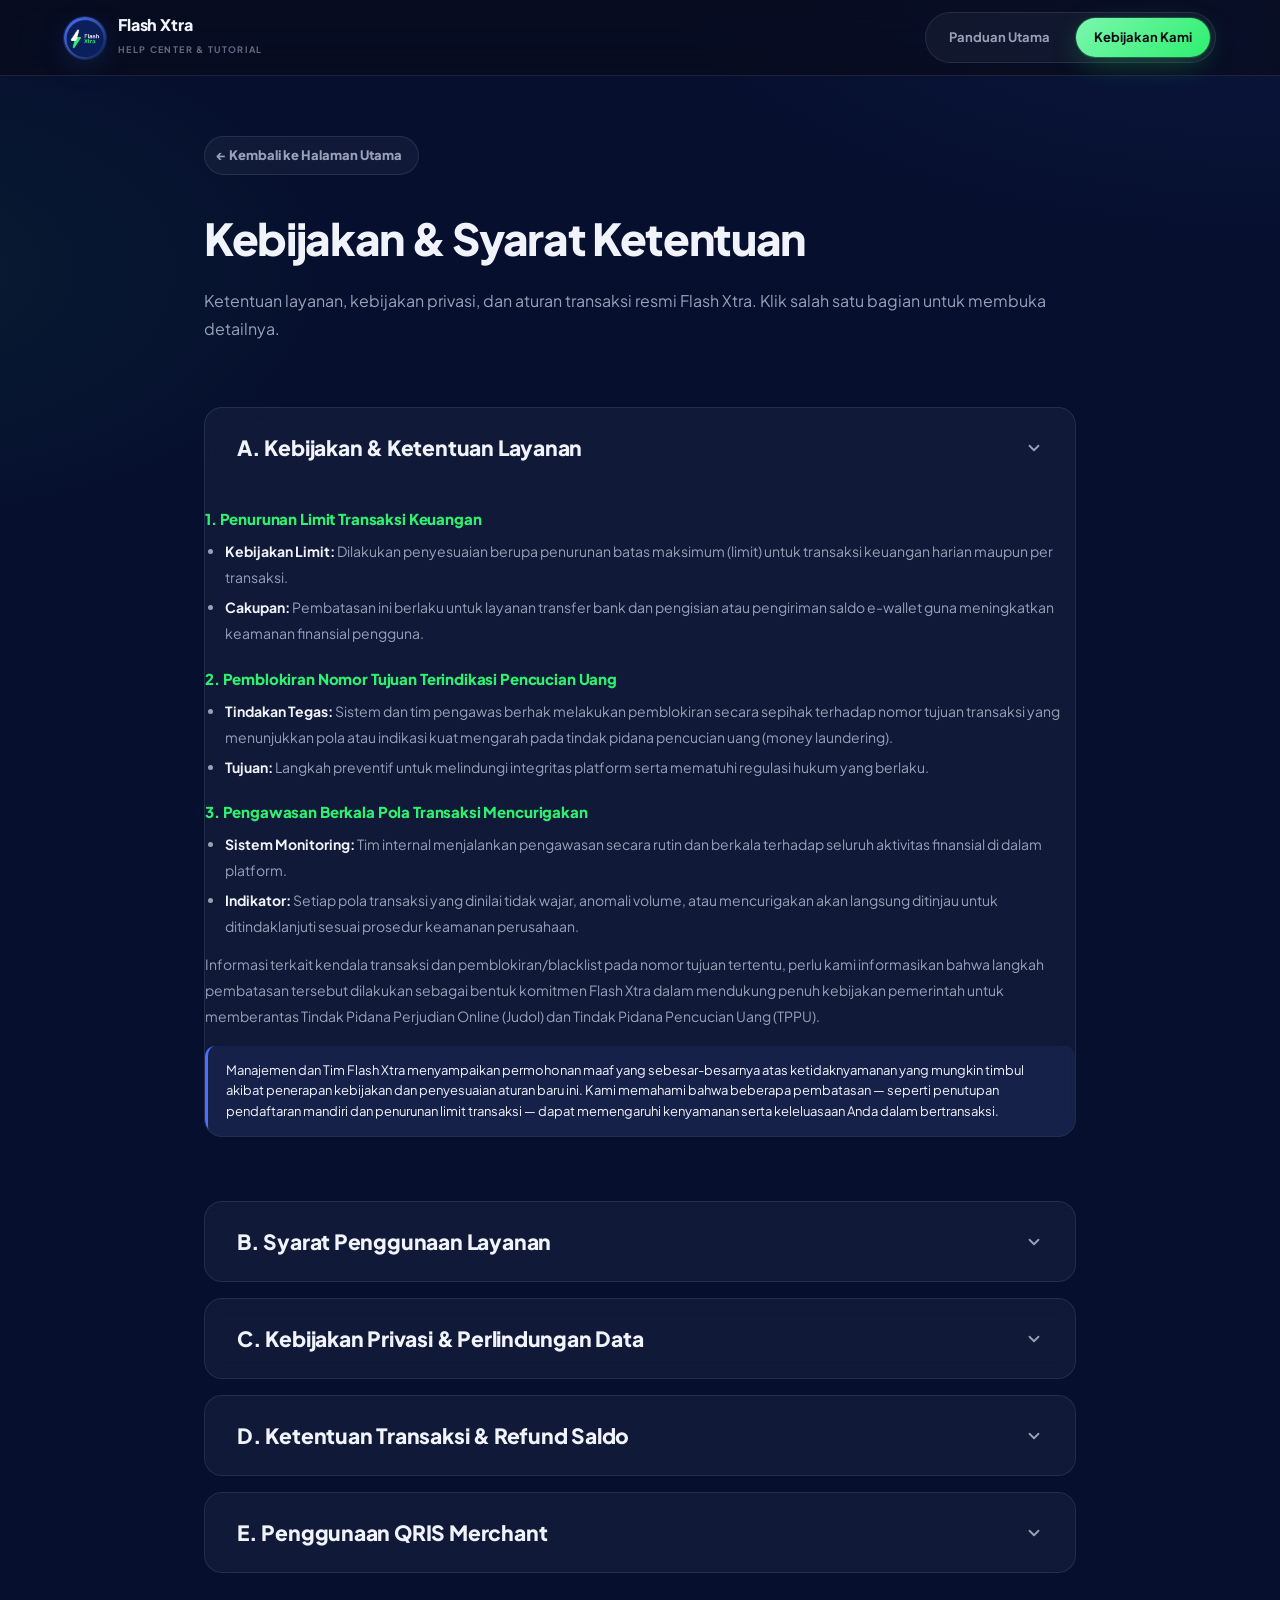
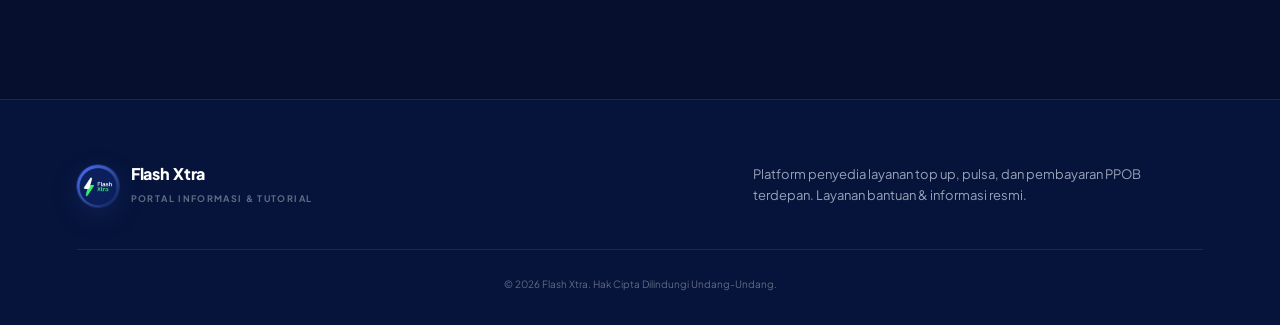
==== commit f9794e4e: "Update kebijakan.html" ====
--- a/kebijakan.html
+++ b/kebijakan.html
@@ -40,26 +40,19 @@
                     <h2>A. Kebijakan & Ketentuan Layanan</h2>
                     <svg class="chevron" viewBox="0 0 24 24" width="18" height="18" fill="none" stroke="currentColor" stroke-width="2.4" stroke-linecap="round" stroke-linejoin="round"><polyline points="6 9 12 15 18 9"></polyline></svg>
                 </button>
-                <div class="doc-body"><div class="doc-body-inner">
-                    <h4>1. Penutupan Pendaftaran Akun Mandiri (Online)</h4>
-                    <ul>
-                        <li><strong>Ketentuan Baru:</strong> Pendaftaran akun secara mandiri melalui jalur online kini telah ditutup.</li>
-                        <li><strong>Cara Pendaftaran:</strong> Seluruh proses pendaftaran akun baru wajib melalui perantara agen resmi, customer service (CS), atau sales resmi yang telah terverifikasi oleh sistem.</li>
-                    </ul>
-
-                    <h4>2. Penurunan Limit Transaksi Keuangan</h4>
+                    <h4>1. Penurunan Limit Transaksi Keuangan</h4>
                     <ul>
                         <li><strong>Kebijakan Limit:</strong> Dilakukan penyesuaian berupa penurunan batas maksimum (limit) untuk transaksi keuangan harian maupun per transaksi.</li>
                         <li><strong>Cakupan:</strong> Pembatasan ini berlaku untuk layanan transfer bank dan pengisian atau pengiriman saldo e-wallet guna meningkatkan keamanan finansial pengguna.</li>
                     </ul>
 
-                    <h4>3. Pemblokiran Nomor Tujuan Terindikasi Pencucian Uang</h4>
+                    <h4>2. Pemblokiran Nomor Tujuan Terindikasi Pencucian Uang</h4>
                     <ul>
                         <li><strong>Tindakan Tegas:</strong> Sistem dan tim pengawas berhak melakukan pemblokiran secara sepihak terhadap nomor tujuan transaksi yang menunjukkan pola atau indikasi kuat mengarah pada tindak pidana pencucian uang (money laundering).</li>
                         <li><strong>Tujuan:</strong> Langkah preventif untuk melindungi integritas platform serta mematuhi regulasi hukum yang berlaku.</li>
                     </ul>
 
-                    <h4>4. Pengawasan Berkala Pola Transaksi Mencurigakan</h4>
+                    <h4>3. Pengawasan Berkala Pola Transaksi Mencurigakan</h4>
                     <ul>
                         <li><strong>Sistem Monitoring:</strong> Tim internal menjalankan pengawasan secara rutin dan berkala terhadap seluruh aktivitas finansial di dalam platform.</li>
                         <li><strong>Indikator:</strong> Setiap pola transaksi yang dinilai tidak wajar, anomali volume, atau mencurigakan akan langsung ditinjau untuk ditindaklanjuti sesuai prosedur keamanan perusahaan.</li>
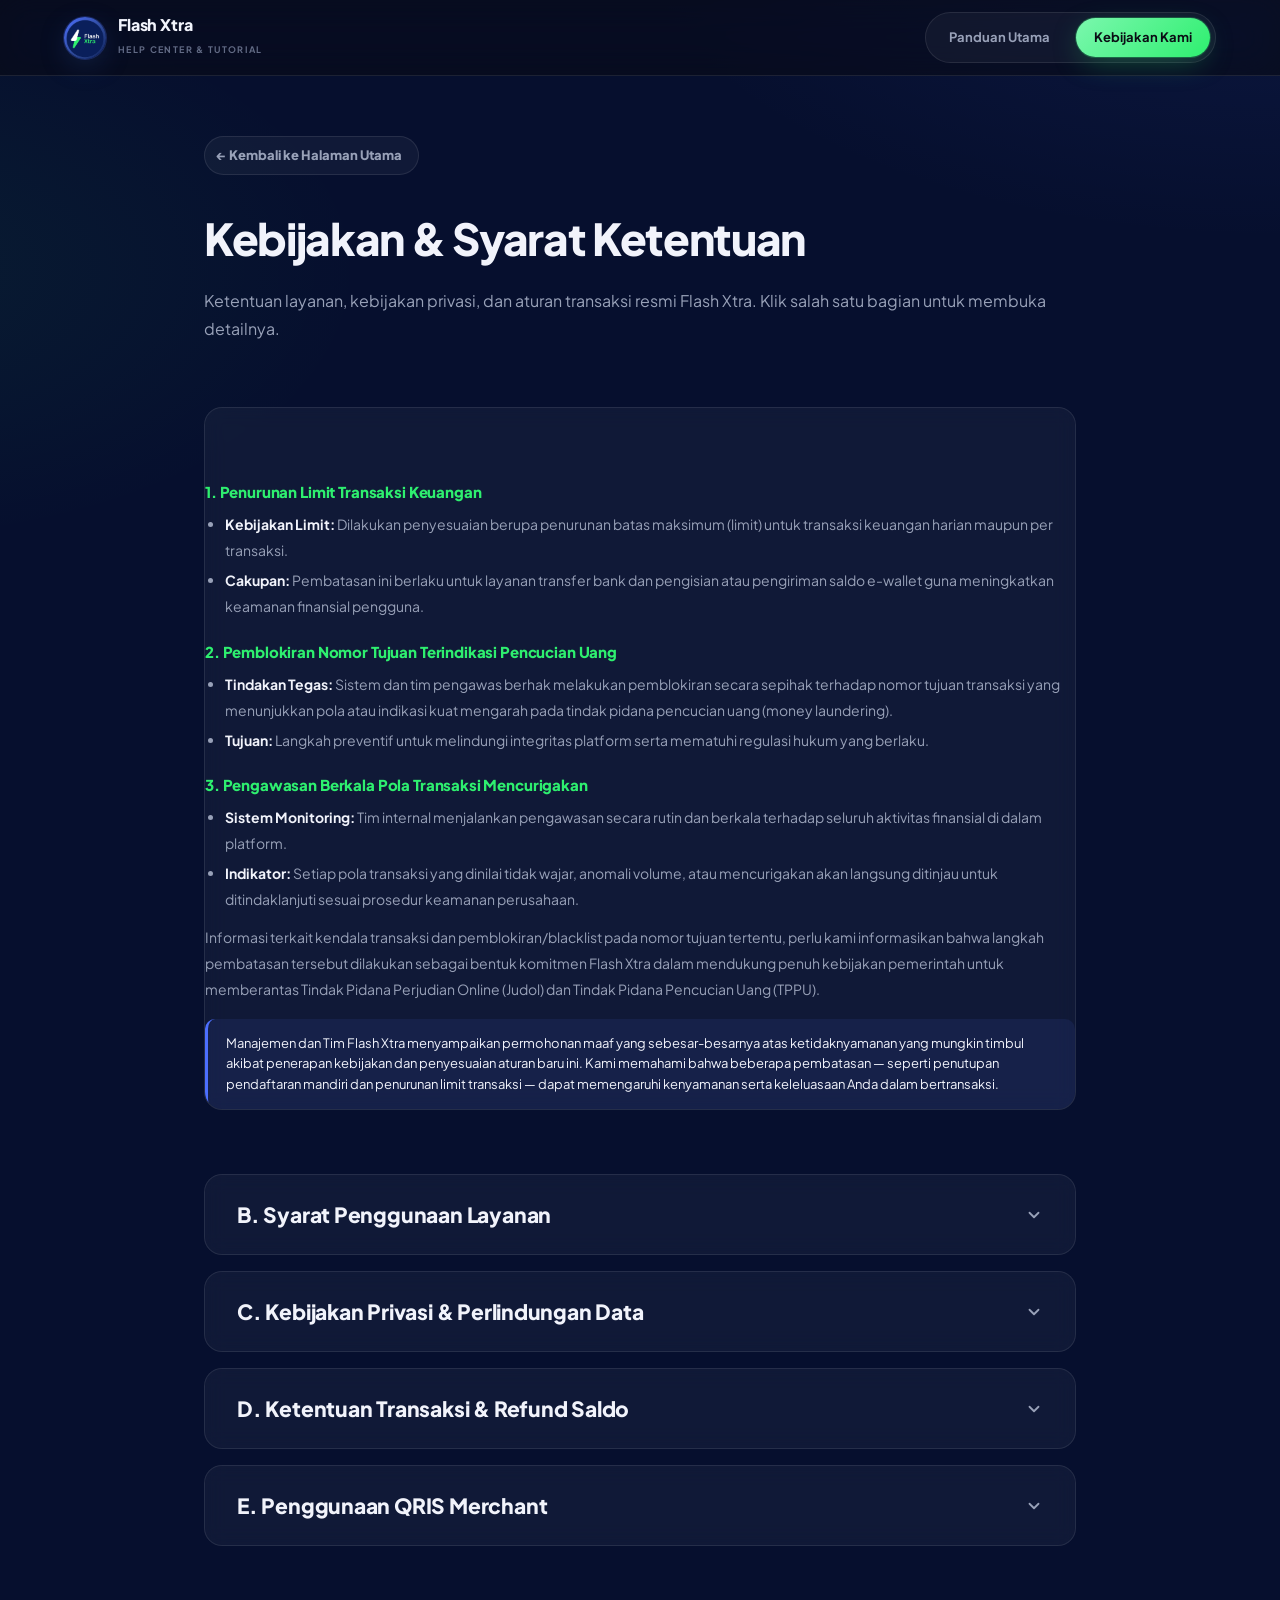
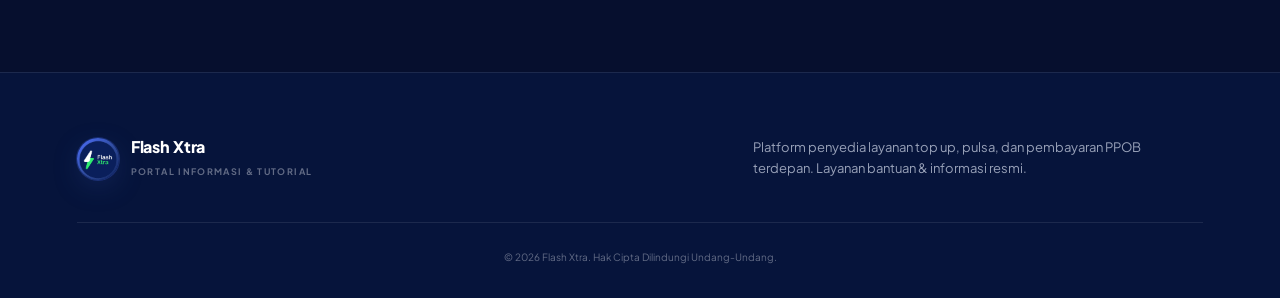
==== commit 57ab5eb3: "Update kebijakan.html" ====
--- a/kebijakan.html
+++ b/kebijakan.html
@@ -37,6 +37,7 @@
         <section class="doc-group">
             <article class="doc-card" id="kebijakan-layanan">
                 <button class="doc-toggle" type="button" aria-expanded="false">
+                <div class="doc-body"><div class="doc-body-inner">
                     <h2>A. Kebijakan & Ketentuan Layanan</h2>
                     <svg class="chevron" viewBox="0 0 24 24" width="18" height="18" fill="none" stroke="currentColor" stroke-width="2.4" stroke-linecap="round" stroke-linejoin="round"><polyline points="6 9 12 15 18 9"></polyline></svg>
                 </button>
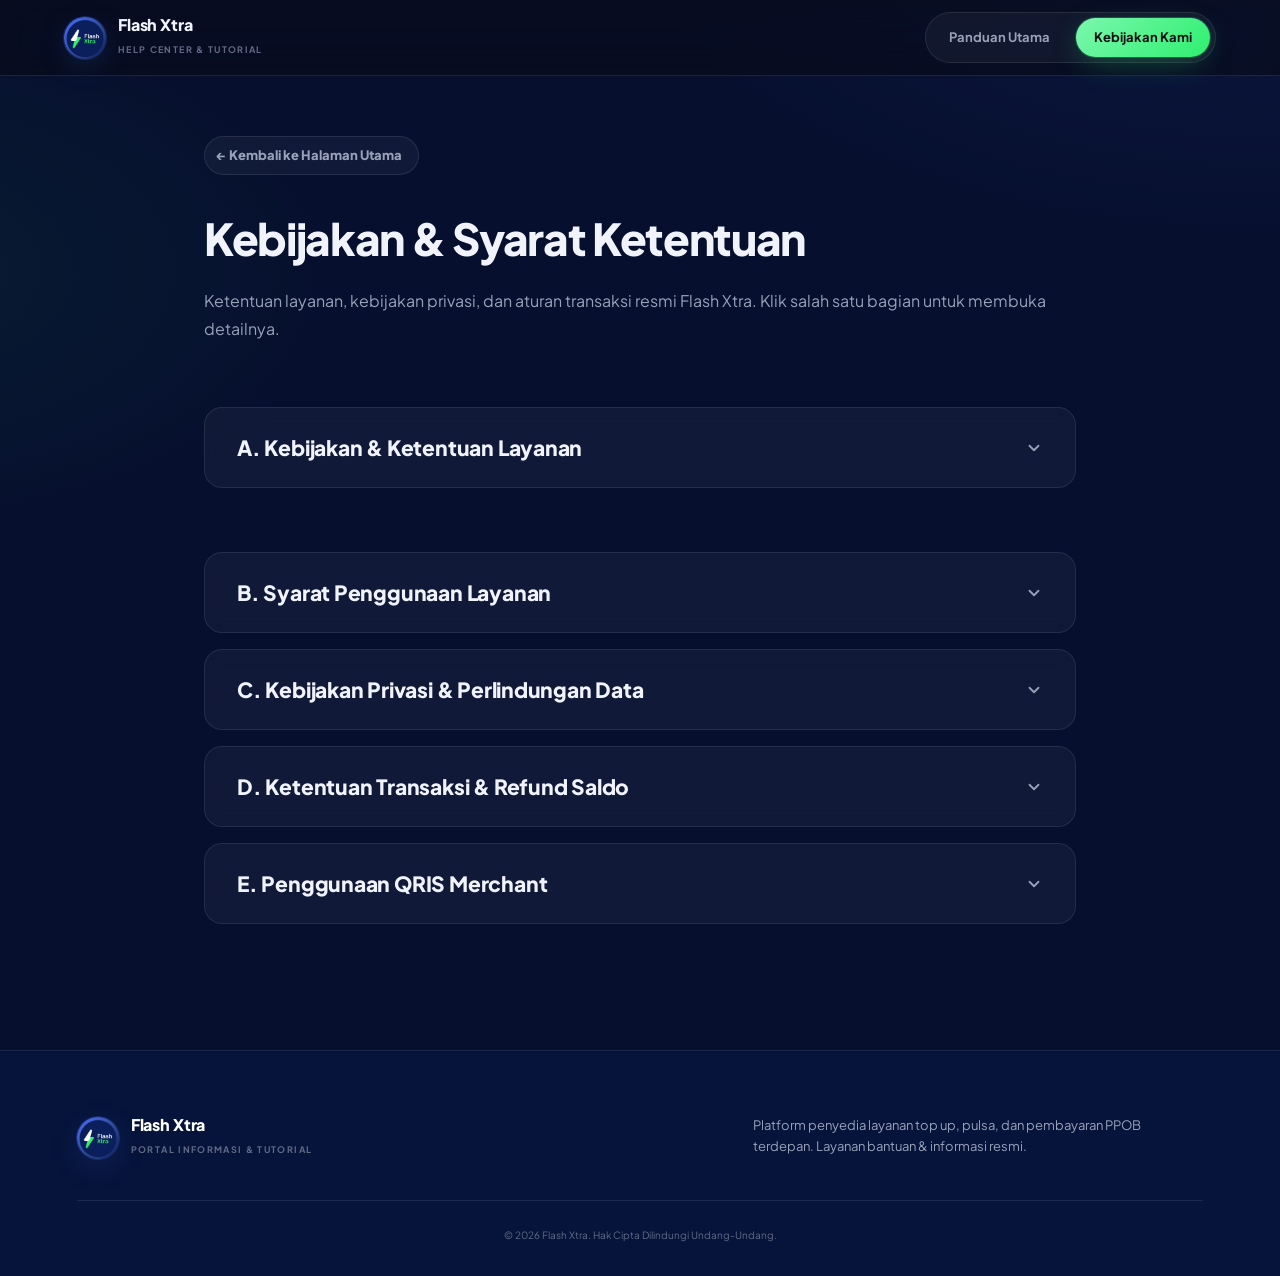
==== commit 463e52c0: "Update kebijakan.html" ====
--- a/kebijakan.html
+++ b/kebijakan.html
@@ -37,10 +37,10 @@
         <section class="doc-group">
             <article class="doc-card" id="kebijakan-layanan">
                 <button class="doc-toggle" type="button" aria-expanded="false">
-                <div class="doc-body"><div class="doc-body-inner">
                     <h2>A. Kebijakan & Ketentuan Layanan</h2>
                     <svg class="chevron" viewBox="0 0 24 24" width="18" height="18" fill="none" stroke="currentColor" stroke-width="2.4" stroke-linecap="round" stroke-linejoin="round"><polyline points="6 9 12 15 18 9"></polyline></svg>
                 </button>
+                <div class="doc-body"><div class="doc-body-inner">                  
                     <h4>1. Penurunan Limit Transaksi Keuangan</h4>
                     <ul>
                         <li><strong>Kebijakan Limit:</strong> Dilakukan penyesuaian berupa penurunan batas maksimum (limit) untuk transaksi keuangan harian maupun per transaksi.</li>
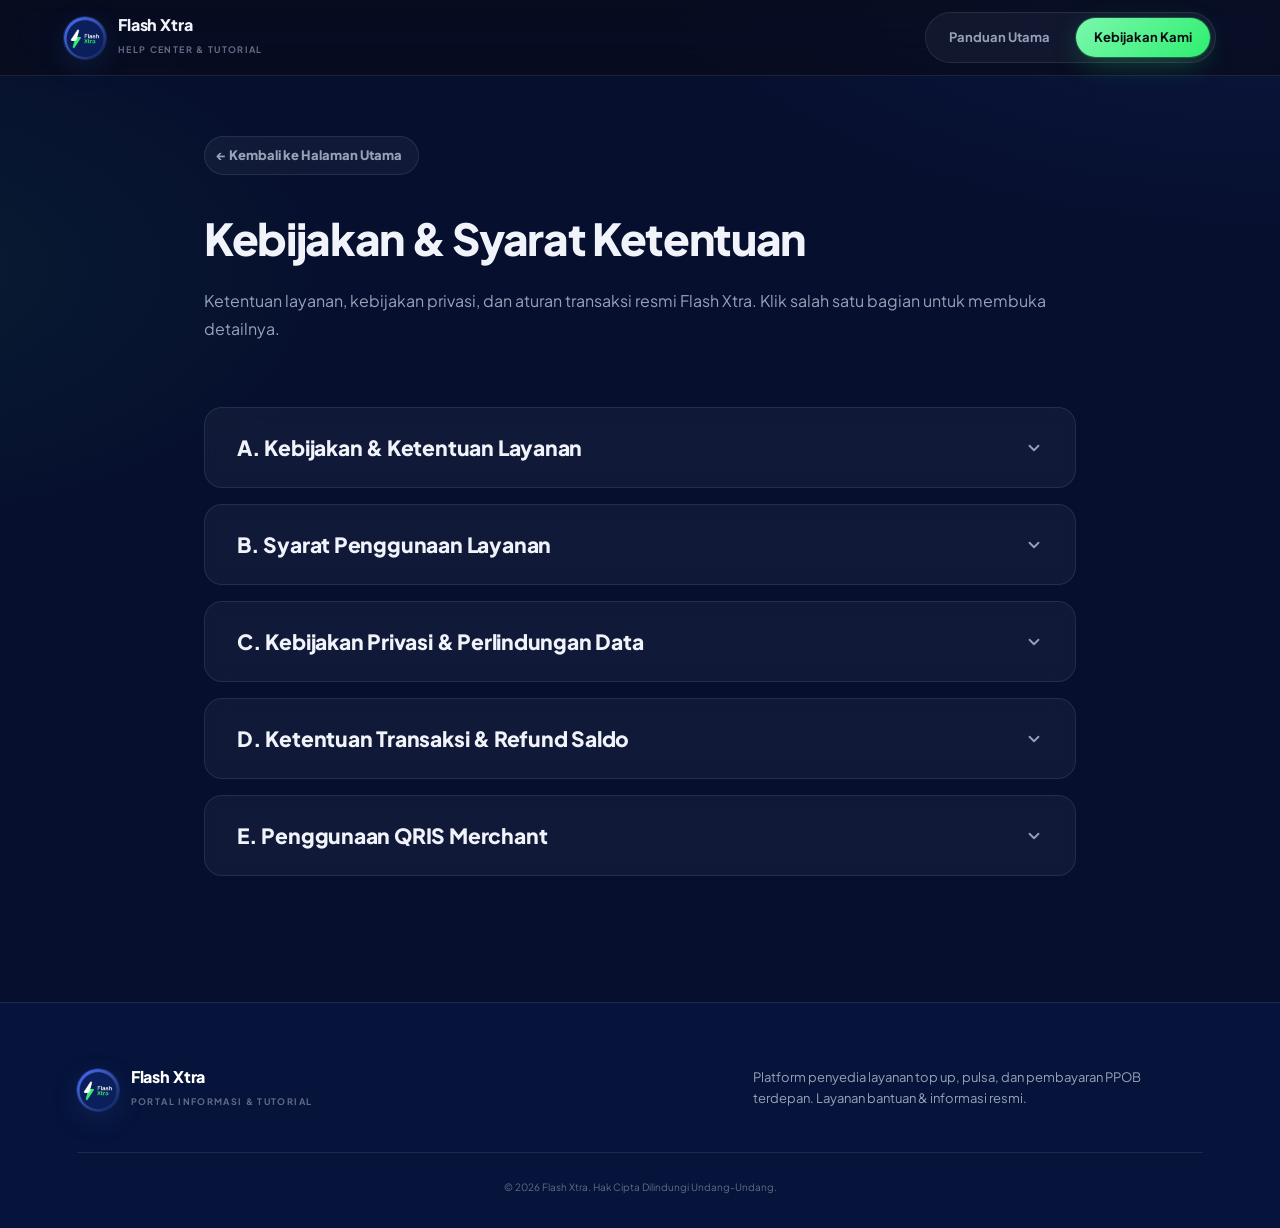
==== commit db006110: "Update kebijakan.html" ====
--- a/kebijakan.html
+++ b/kebijakan.html
@@ -40,7 +40,7 @@
                     <h2>A. Kebijakan & Ketentuan Layanan</h2>
                     <svg class="chevron" viewBox="0 0 24 24" width="18" height="18" fill="none" stroke="currentColor" stroke-width="2.4" stroke-linecap="round" stroke-linejoin="round"><polyline points="6 9 12 15 18 9"></polyline></svg>
                 </button>
-                <div class="doc-body"><div class="doc-body-inner">                  
+                <div class="doc-body"><div class="doc-body-inner">
                     <h4>1. Penurunan Limit Transaksi Keuangan</h4>
                     <ul>
                         <li><strong>Kebijakan Limit:</strong> Dilakukan penyesuaian berupa penurunan batas maksimum (limit) untuk transaksi keuangan harian maupun per transaksi.</li>
@@ -63,9 +63,7 @@
                     <div class="note-box">Manajemen dan Tim Flash Xtra menyampaikan permohonan maaf yang sebesar-besarnya atas ketidaknyamanan yang mungkin timbul akibat penerapan kebijakan dan penyesuaian aturan baru ini. Kami memahami bahwa beberapa pembatasan — seperti penutupan pendaftaran mandiri dan penurunan limit transaksi — dapat memengaruhi kenyamanan serta keleluasaan Anda dalam bertransaksi.</div>
                 </div></div>
             </article>
-        </section>
 
-        <section class="doc-group">
             <article class="doc-card" id="syarat-penggunaan">
                 <button class="doc-toggle" type="button" aria-expanded="false">
                     <h2>B. Syarat Penggunaan Layanan</h2>
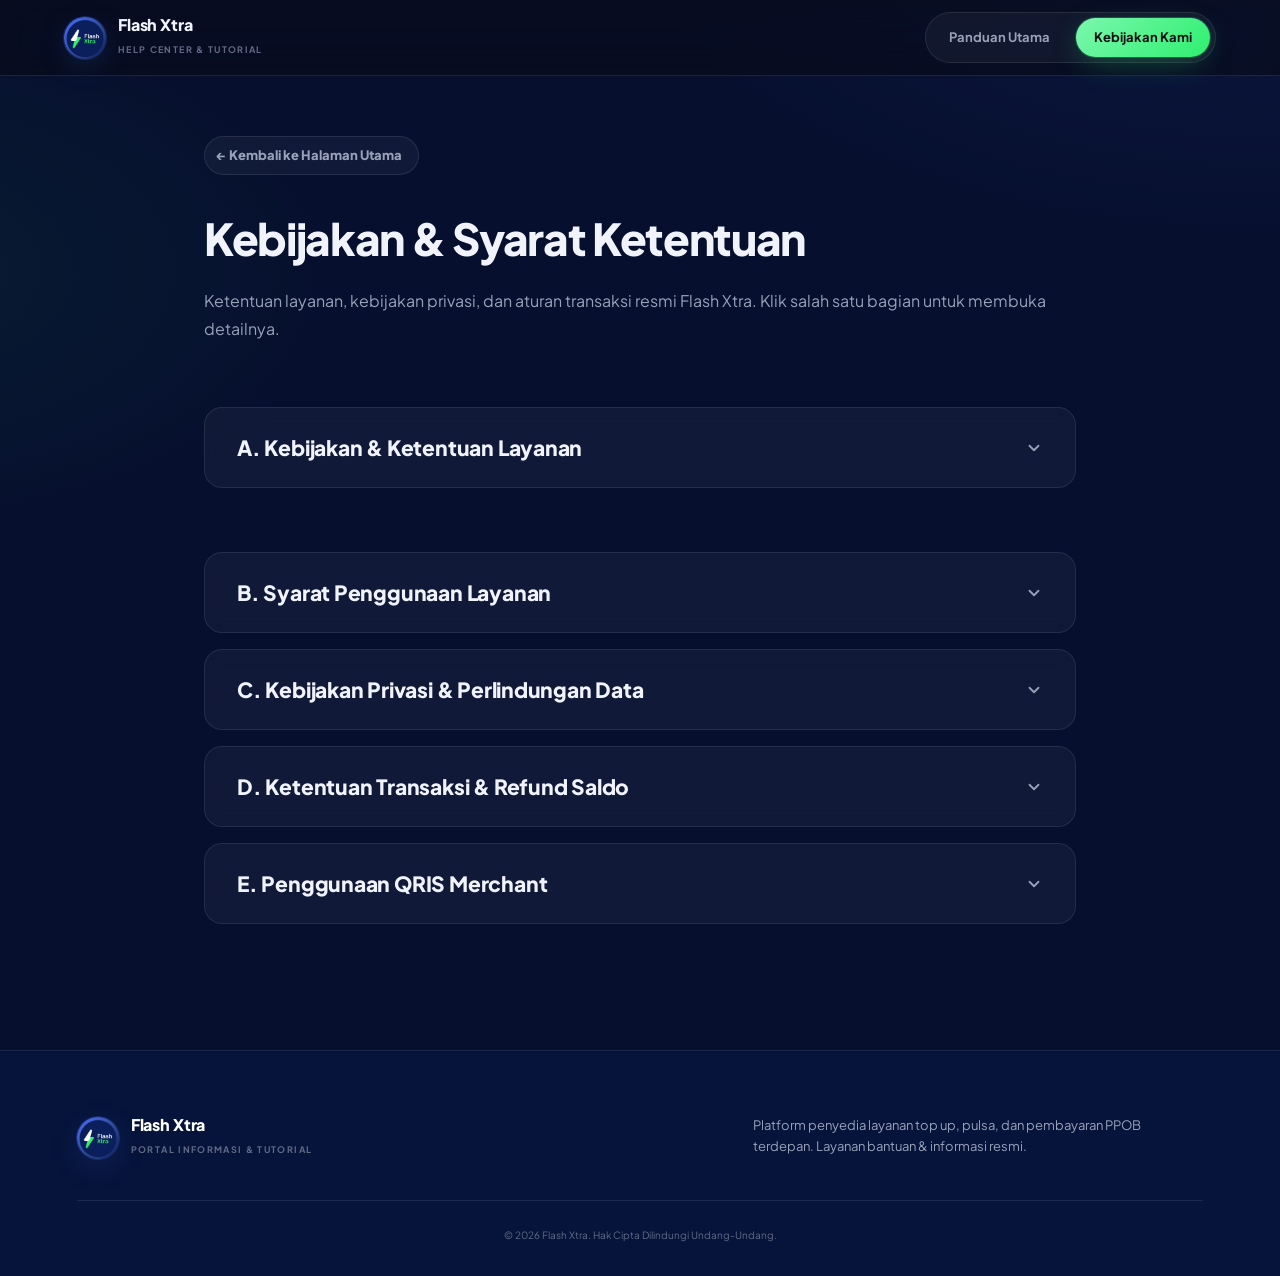
==== commit f8b7305c: "Add files via upload" ====
--- a/kebijakan.html
+++ b/kebijakan.html
@@ -41,19 +41,25 @@
                     <svg class="chevron" viewBox="0 0 24 24" width="18" height="18" fill="none" stroke="currentColor" stroke-width="2.4" stroke-linecap="round" stroke-linejoin="round"><polyline points="6 9 12 15 18 9"></polyline></svg>
                 </button>
                 <div class="doc-body"><div class="doc-body-inner">
-                    <h4>1. Penurunan Limit Transaksi Keuangan</h4>
+                    <h4>1. Penutupan Pendaftaran Akun Mandiri (Online)</h4>
+                    <ul>
+                        <li><strong>Ketentuan Baru:</strong> Pendaftaran akun secara mandiri melalui jalur online kini telah ditutup.</li>
+                        <li><strong>Cara Pendaftaran:</strong> Seluruh proses pendaftaran akun baru wajib melalui perantara agen resmi, customer service (CS), atau sales resmi yang telah terverifikasi oleh sistem.</li>
+                    </ul>
+
+                    <h4>2. Penurunan Limit Transaksi Keuangan</h4>
                     <ul>
                         <li><strong>Kebijakan Limit:</strong> Dilakukan penyesuaian berupa penurunan batas maksimum (limit) untuk transaksi keuangan harian maupun per transaksi.</li>
                         <li><strong>Cakupan:</strong> Pembatasan ini berlaku untuk layanan transfer bank dan pengisian atau pengiriman saldo e-wallet guna meningkatkan keamanan finansial pengguna.</li>
                     </ul>
 
-                    <h4>2. Pemblokiran Nomor Tujuan Terindikasi Pencucian Uang</h4>
+                    <h4>3. Pemblokiran Nomor Tujuan Terindikasi Pencucian Uang</h4>
                     <ul>
                         <li><strong>Tindakan Tegas:</strong> Sistem dan tim pengawas berhak melakukan pemblokiran secara sepihak terhadap nomor tujuan transaksi yang menunjukkan pola atau indikasi kuat mengarah pada tindak pidana pencucian uang (money laundering).</li>
                         <li><strong>Tujuan:</strong> Langkah preventif untuk melindungi integritas platform serta mematuhi regulasi hukum yang berlaku.</li>
                     </ul>
 
-                    <h4>3. Pengawasan Berkala Pola Transaksi Mencurigakan</h4>
+                    <h4>4. Pengawasan Berkala Pola Transaksi Mencurigakan</h4>
                     <ul>
                         <li><strong>Sistem Monitoring:</strong> Tim internal menjalankan pengawasan secara rutin dan berkala terhadap seluruh aktivitas finansial di dalam platform.</li>
                         <li><strong>Indikator:</strong> Setiap pola transaksi yang dinilai tidak wajar, anomali volume, atau mencurigakan akan langsung ditinjau untuk ditindaklanjuti sesuai prosedur keamanan perusahaan.</li>
@@ -63,7 +69,9 @@
                     <div class="note-box">Manajemen dan Tim Flash Xtra menyampaikan permohonan maaf yang sebesar-besarnya atas ketidaknyamanan yang mungkin timbul akibat penerapan kebijakan dan penyesuaian aturan baru ini. Kami memahami bahwa beberapa pembatasan — seperti penutupan pendaftaran mandiri dan penurunan limit transaksi — dapat memengaruhi kenyamanan serta keleluasaan Anda dalam bertransaksi.</div>
                 </div></div>
             </article>
+        </section>
 
+        <section class="doc-group">
             <article class="doc-card" id="syarat-penggunaan">
                 <button class="doc-toggle" type="button" aria-expanded="false">
                     <h2>B. Syarat Penggunaan Layanan</h2>
